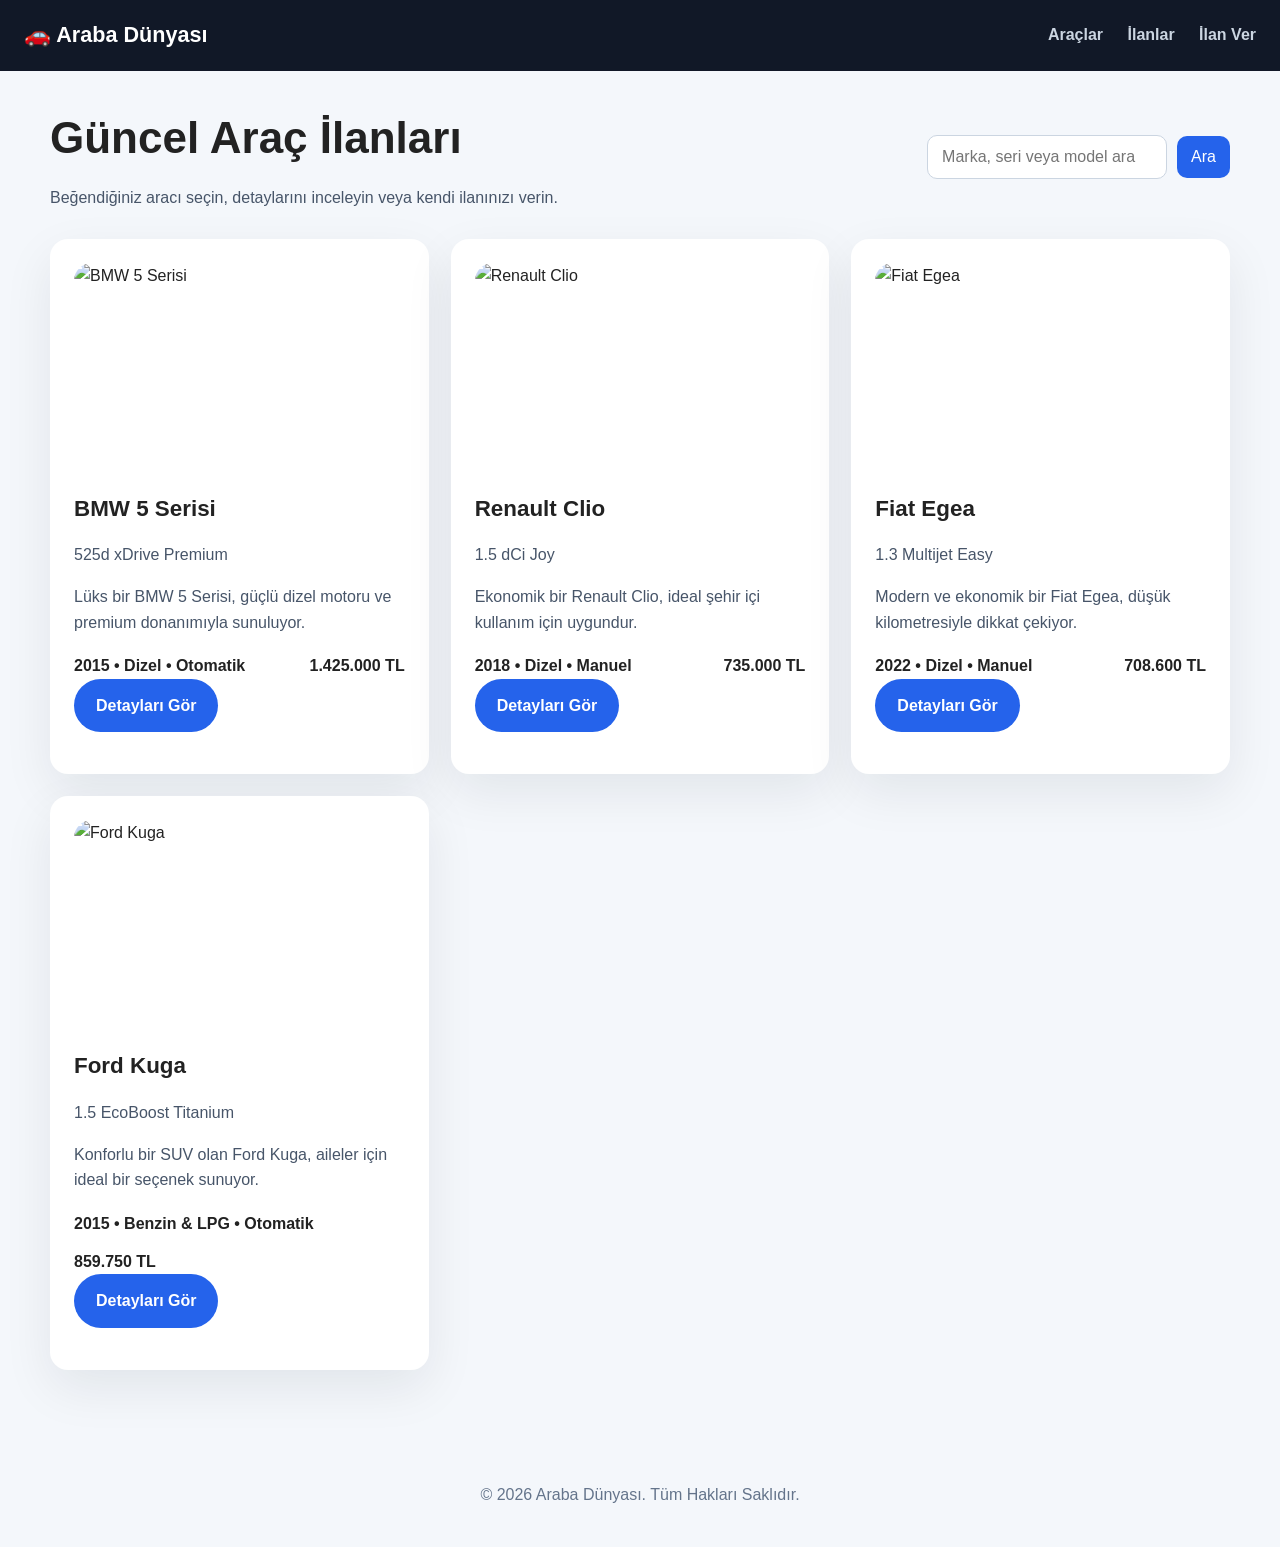
==== docs/index.html @ ad513177 "Temizlenmiş GitHub Pages sitesi" ====
<!DOCTYPE html>
<html lang="tr">
<head>
    <meta charset="UTF-8">
    <meta name="viewport" content="width=device-width, initial-scale=1.0">
    <title>Araba Dünyası - Araç İlanları</title>
    <link rel="stylesheet" href="style.css">
</head>
<body>
    <header class="site-header">
        <div class="brand">
            <a href="index.html">🚗 Araba Dünyası</a>
        </div>
        <nav class="main-nav">
            <a href="index.html">Araçlar</a>
            <a href="ads.html">İlanlar</a>
            <a href="form.html">İlan Ver</a>
        </nav>
    </header>

    <main class="site-main">
        <div class="page-header">
            <div>
                <h1>Güncel Araç İlanları</h1>
                <p>Beğendiğiniz aracı seçin, detaylarını inceleyin veya kendi ilanınızı verin.</p>
            </div>
            <form class="search-form" id="searchForm" action="" method="get">
                <input type="search" id="searchInput" placeholder="Marka, seri veya model ara" aria-label="Ara" />
                <button type="submit">Ara</button>
            </form>
        </div>

        <div id="message" style="display: none;" class="alert info"></div>
        <div class="card-grid" id="carsList"></div>
    </main>

    <footer class="site-footer">
        <p>&copy; 2026 Araba Dünyası. Tüm Hakları Saklıdır.</p>
    </footer>

    <script src="data.js"></script>
    <script>
        const searchForm = document.getElementById('searchForm');
        const searchInput = document.getElementById('searchInput');
        const carsList = document.getElementById('carsList');
        const message = document.getElementById('message');

        function renderCars(carsToShow) {
            carsList.innerHTML = '';
            message.style.display = 'none';

            if (carsToShow.length === 0) {
                message.textContent = `"${searchInput.value}" için herhangi bir araç bulunamadı.`;
                message.style.display = 'block';
                return;
            }

            carsToShow.forEach(car => {
                const card = document.createElement('article');
                card.className = 'car-card';
                card.innerHTML = `
                    <img src="images/${car.images[0]}" alt="${car.brand} ${car.series}" />
                    <div class="card-content">
                        <h2>${car.brand} ${car.series}</h2>
                        <p class="car-model">${car.model}</p>
                        <p class="car-summary">${car.summary}</p>
                        <div class="meta-row">
                            <span>${car.year} • ${car.fuel} • ${car.transmission}</span>
                            <strong>${car.price_text}</strong>
                        </div>
                        <a class="button" href="detail.html?slug=${car.slug}">Detayları Gör</a>
                    </div>
                `;
                carsList.appendChild(card);
            });
        }

        function loadCars() {
            const query = searchInput.value.trim();
            const carsToShow = query ? searchCars(query) : cars;
            renderCars(carsToShow);
        }

        searchForm.addEventListener('submit', (e) => {
            e.preventDefault();
            loadCars();
        });

        searchInput.addEventListener('input', loadCars);

        // İlk yükleme
        loadCars();
    </script>
</body>
</html>
---- docs/style.css ----
* {
    box-sizing: border-box;
}

body {
    margin: 0;
    font-family: "Segoe UI", Tahoma, Geneva, Verdana, sans-serif;
    line-height: 1.6;
    background-color: #f4f7fb;
    color: #222;
}

.site-header {
    display: flex;
    justify-content: space-between;
    align-items: center;
    padding: 18px 24px;
    background: #111827;
    color: #fff;
    position: sticky;
    top: 0;
    z-index: 100;
}

.site-header .brand a {
    color: #fff;
    text-decoration: none;
    font-size: 1.35rem;
    font-weight: 700;
}

.main-nav a {
    color: #cbd5e1;
    text-decoration: none;
    margin-left: 20px;
    font-weight: 600;
}

.main-nav a:hover {
    color: #fff;
}

.site-main {
    width: min(1180px, calc(100% - 40px));
    margin: 32px auto;
    padding-bottom: 40px;
}

.site-footer {
    text-align: center;
    padding: 24px 20px;
    color: #64748b;
}

.page-header {
    display: flex;
    flex-wrap: wrap;
    justify-content: space-between;
    gap: 22px;
    align-items: center;
    margin-bottom: 28px;
}

.page-header h1 {
    margin: 0;
    font-size: clamp(2rem, 4vw, 2.75rem);
}

.page-header p {
    margin: 12px 0 0;
    max-width: 720px;
    color: #475569;
}

.search-form {
    display: flex;
    gap: 10px;
    align-items: center;
}

.search-form input,
.search-form button {
    border: 1px solid #cbd5e1;
    padding: 12px 14px;
    border-radius: 10px;
    font-size: 1rem;
}

.search-form input {
    width: 240px;
    background: #fff;
}

.search-form button {
    background: #2563eb;
    color: white;
    border: none;
    cursor: pointer;
}

.card-grid,
.ads-grid {
    display: grid;
    gap: 22px;
}

.card-grid {
    grid-template-columns: repeat(auto-fit, minmax(280px, 1fr));
}

.car-card,
.ad-card,
.form-card,
.error-page {
    background: #fff;
    border-radius: 18px;
    box-shadow: 0 18px 50px rgba(15, 23, 42, 0.08);
    padding: 24px;
}

.car-card img,
.gallery-item img {
    width: 100%;
    border-radius: 18px;
    object-fit: cover;
    min-height: 210px;
}

.car-card {
    display: grid;
    grid-template-rows: auto 1fr auto;
    gap: 18px;
}

.card-content h2 {
    margin: 0;
    font-size: 1.4rem;
}

.car-model,
.car-summary,
.ad-meta,
.contact,
.hint,
.detail-meta {
    color: #475569;
}

.car-summary {
    margin: 10px 0 0;
}

.meta-row,
.ad-meta {
    display: flex;
    justify-content: space-between;
    gap: 12px;
    flex-wrap: wrap;
    margin-top: 18px;
    font-weight: 600;
}

.button,
.button-secondary {
    display: inline-flex;
    align-items: center;
    justify-content: center;
    gap: 8px;
    padding: 14px 22px;
    border-radius: 999px;
    text-decoration: none;
    font-weight: 700;
    border: none;
    cursor: pointer;
}

.button {
    background: #2563eb;
    color: #fff;
}

.button-secondary {
    background: #f8fafc;
    color: #111827;
    border: 1px solid #cbd5e1;
}

.detail-hero {
    display: grid;
    gap: 24px;
    margin-bottom: 28px;
}

.detail-summary h1,
.detail-summary .badge {
    margin: 0;
}

.detail-summary .badge {
    display: inline-block;
    padding: 10px 16px;
    background: #e0f2fe;
    color: #0369a1;
    font-weight: 700;
    border-radius: 999px;
    margin-bottom: 18px;
}

.detail-meta {
    display: grid;
    grid-template-columns: repeat(auto-fit, minmax(130px, 1fr));
    gap: 12px;
    margin-top: 22px;
}

.detail-grid {
    display: grid;
    gap: 24px;
    grid-template-columns: 1.6fr 1fr;
}

.gallery {
    display: grid;
    gap: 14px;
    grid-template-columns: repeat(2, minmax(0, 1fr));
}

.gallery-item {
    border: none;
    padding: 0;
    background: transparent;
    cursor: pointer;
}

.detail-info table {
    width: 100%;
    border-collapse: collapse;
}

.detail-info th,
.detail-info td {
    padding: 14px 12px;
    border-bottom: 1px solid #e2e8f0;
    text-align: left;
}

.detail-info th {
    width: 40%;
    background: #f8fafc;
}

.form-page {
    display: grid;
    justify-items: center;
}

.form-card {
    max-width: 860px;
}

.field-row {
    display: grid;
    gap: 12px;
    margin-bottom: 18px;
}

.field-row label,
.radio-label {
    font-weight: 700;
    color: #0f172a;
}

.field-row input,
.field-row textarea,
.field-row select {
    width: 100%;
    border: 1px solid #cbd5e1;
    border-radius: 14px;
    padding: 14px;
    font-size: 1rem;
    background: #fff;
}

.radio-group {
    display: flex;
    flex-wrap: wrap;
    gap: 18px;
}

.radio-group label {
    display: flex;
    gap: 10px;
    align-items: center;
    font-weight: 600;
    color: #334155;
}

.grid-2 {
    grid-template-columns: repeat(2, minmax(0, 1fr));
}

.hint {
    margin: 0;
    color: #64748b;
}

.alert {
    padding: 18px 22px;
    border-radius: 16px;
    border: 1px solid transparent;
}

.alert.success {
    background: #dcfce7;
    border-color: #86efac;
    color: #166534;
}

.alert.info {
    background: #e2e8f0;
    color: #0f172a;
}

.ad-card {
    display: grid;
    gap: 18px;
}

.ad-card-header {
    display: flex;
    justify-content: space-between;
    gap: 12px;
    align-items: flex-start;
    flex-wrap: wrap;
}

.price {
    color: #2563eb;
    font-weight: 700;
}

.thumb-row {
    display: grid;
    gap: 10px;
    grid-template-columns: repeat(auto-fit, minmax(100px, 1fr));
}

.thumb-row img {
    width: 100%;
    border-radius: 10px;
    object-fit: cover;
    min-height: 100px;
}

.error-page {
    text-align: center;
    padding: 100px 32px;
}

.error-page h1 {
    font-size: 5rem;
    margin-bottom: 12px;
}

.lightbox {
    display: none;
    position: fixed;
    inset: 0;
    background: rgba(15, 23, 42, 0.8);
    justify-content: center;
    align-items: center;
    z-index: 1000;
}

.lightbox.visible {
    display: flex;
}

.lightbox img {
    max-width: 90%;
    max-height: 90%;
    border-radius: 18px;
}

@media (max-width: 900px) {
    .detail-grid,
    .grid-2,
    .page-header,
    .main-nav {
        grid-template-columns: 1fr;
    }
    .main-nav {
        justify-content: flex-start;
        gap: 12px;
    }
    .detail-grid {
        grid-template-columns: 1fr;
    }
}

@media (max-width: 640px) {
    .site-header {
        flex-direction: column;
        align-items: flex-start;
        gap: 16px;
    }
    .search-form input {
        width: 100%;
    }
}
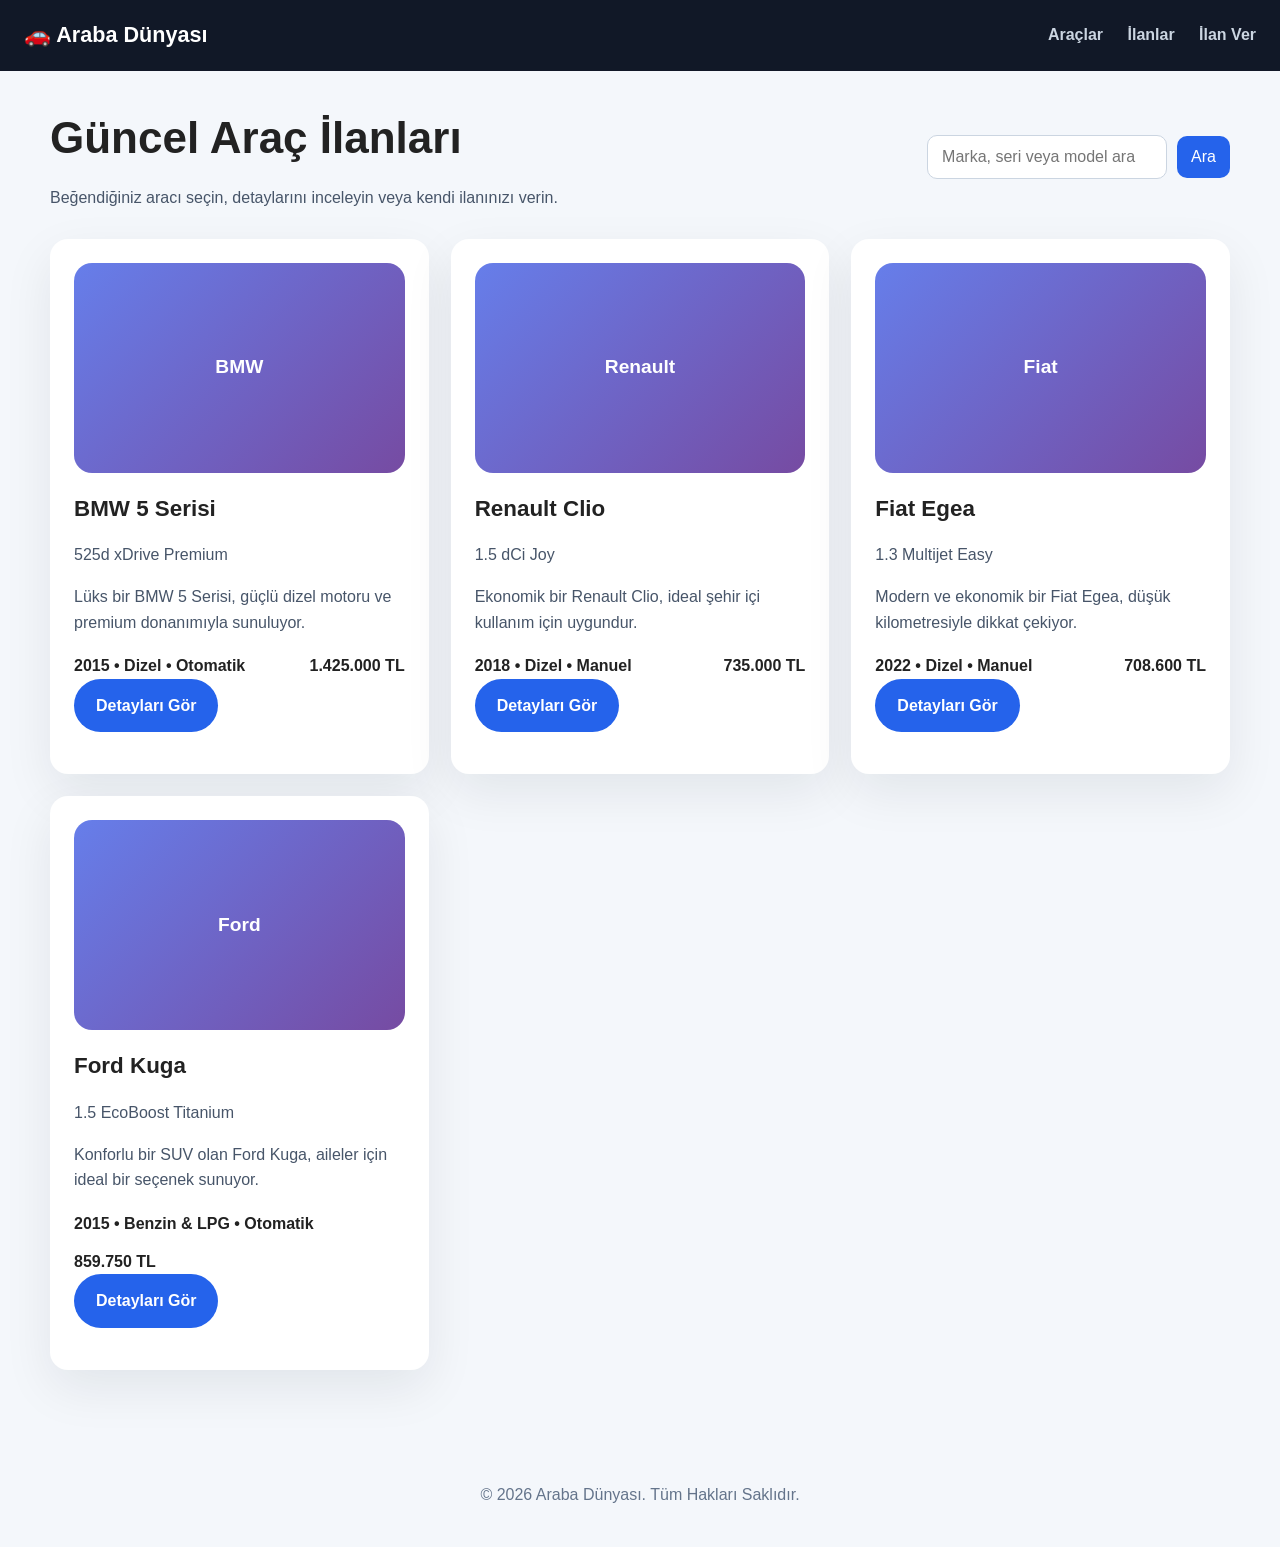
==== commit df4ea1aa: "Placeholder görseller eklendi - resim eksik sorunu çözüldü" ====
--- a/docs/index.html
+++ b/docs/index.html
@@ -59,7 +59,9 @@
                 const card = document.createElement('article');
                 card.className = 'car-card';
                 card.innerHTML = `
-                    <img src="images/${car.images[0]}" alt="${car.brand} ${car.series}" />
+                    <div class="car-image-placeholder">
+                        <span>${car.brand}</span>
+                    </div>
                     <div class="card-content">
                         <h2>${car.brand} ${car.series}</h2>
                         <p class="car-model">${car.model}</p>
--- a/docs/style.css
+++ b/docs/style.css
@@ -124,6 +124,32 @@
     border-radius: 18px;
     object-fit: cover;
     min-height: 210px;
+}
+
+.car-image-placeholder {
+    width: 100%;
+    border-radius: 18px;
+    background: linear-gradient(135deg, #667eea 0%, #764ba2 100%);
+    min-height: 210px;
+    display: flex;
+    align-items: center;
+    justify-content: center;
+    color: white;
+    font-size: 1.2rem;
+    font-weight: bold;
+    text-align: center;
+}
+
+.gallery-placeholder {
+    width: 100%;
+    border-radius: 18px;
+    background: linear-gradient(135deg, #667eea 0%, #764ba2 100%);
+    min-height: 180px;
+    display: flex;
+    align-items: center;
+    justify-content: center;
+    color: white;
+    font-weight: bold;
 }
 
 .car-card {
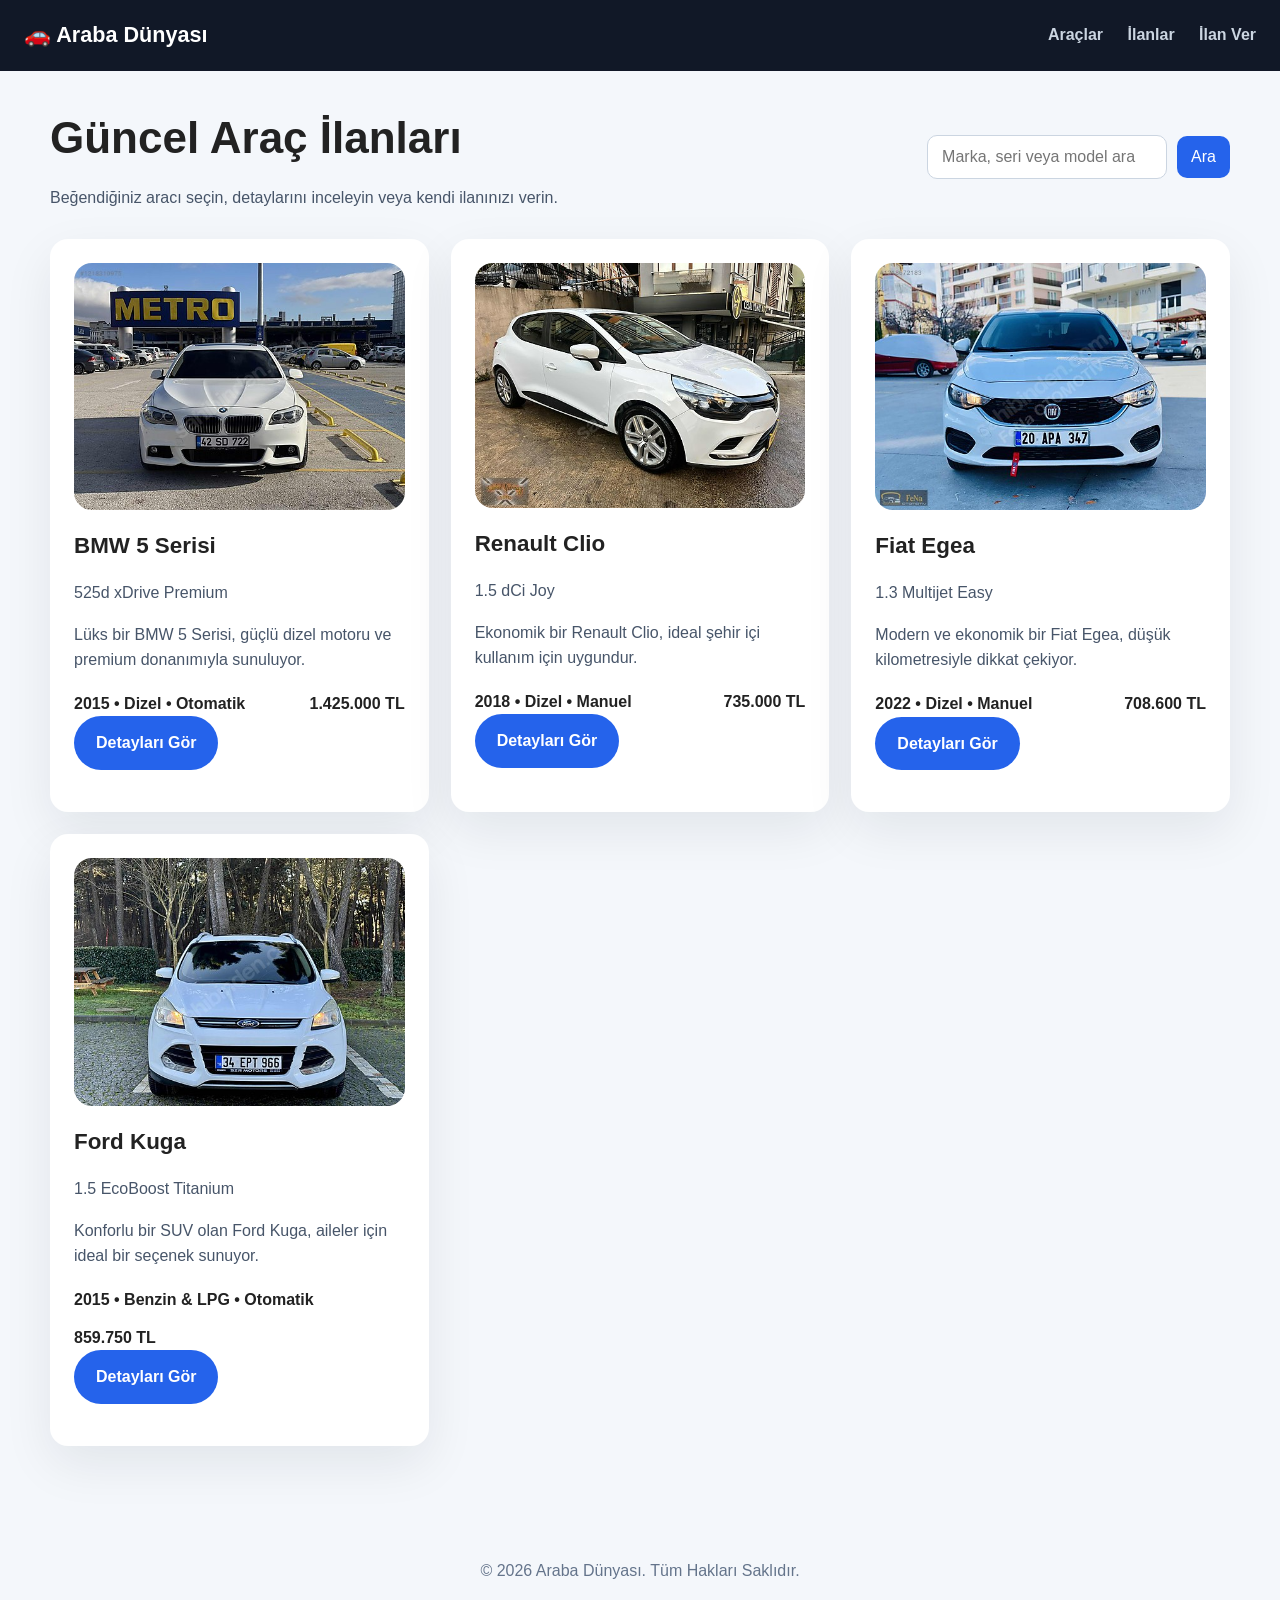
==== commit 58ec632a: "GitHub Pages sitesi: Araç ilanları, detay sayfası, form ve görseller" ====
--- a/docs/index.html
+++ b/docs/index.html
@@ -59,9 +59,7 @@
                 const card = document.createElement('article');
                 card.className = 'car-card';
                 card.innerHTML = `
-                    <div class="car-image-placeholder">
-                        <span>${car.brand}</span>
-                    </div>
+                    <img src="images/${car.images[0]}" alt="${car.brand} ${car.series}" />
                     <div class="card-content">
                         <h2>${car.brand} ${car.series}</h2>
                         <p class="car-model">${car.model}</p>
--- a/docs/style.css
+++ b/docs/style.css
@@ -124,32 +124,6 @@
     border-radius: 18px;
     object-fit: cover;
     min-height: 210px;
-}
-
-.car-image-placeholder {
-    width: 100%;
-    border-radius: 18px;
-    background: linear-gradient(135deg, #667eea 0%, #764ba2 100%);
-    min-height: 210px;
-    display: flex;
-    align-items: center;
-    justify-content: center;
-    color: white;
-    font-size: 1.2rem;
-    font-weight: bold;
-    text-align: center;
-}
-
-.gallery-placeholder {
-    width: 100%;
-    border-radius: 18px;
-    background: linear-gradient(135deg, #667eea 0%, #764ba2 100%);
-    min-height: 180px;
-    display: flex;
-    align-items: center;
-    justify-content: center;
-    color: white;
-    font-weight: bold;
 }
 
 .car-card {
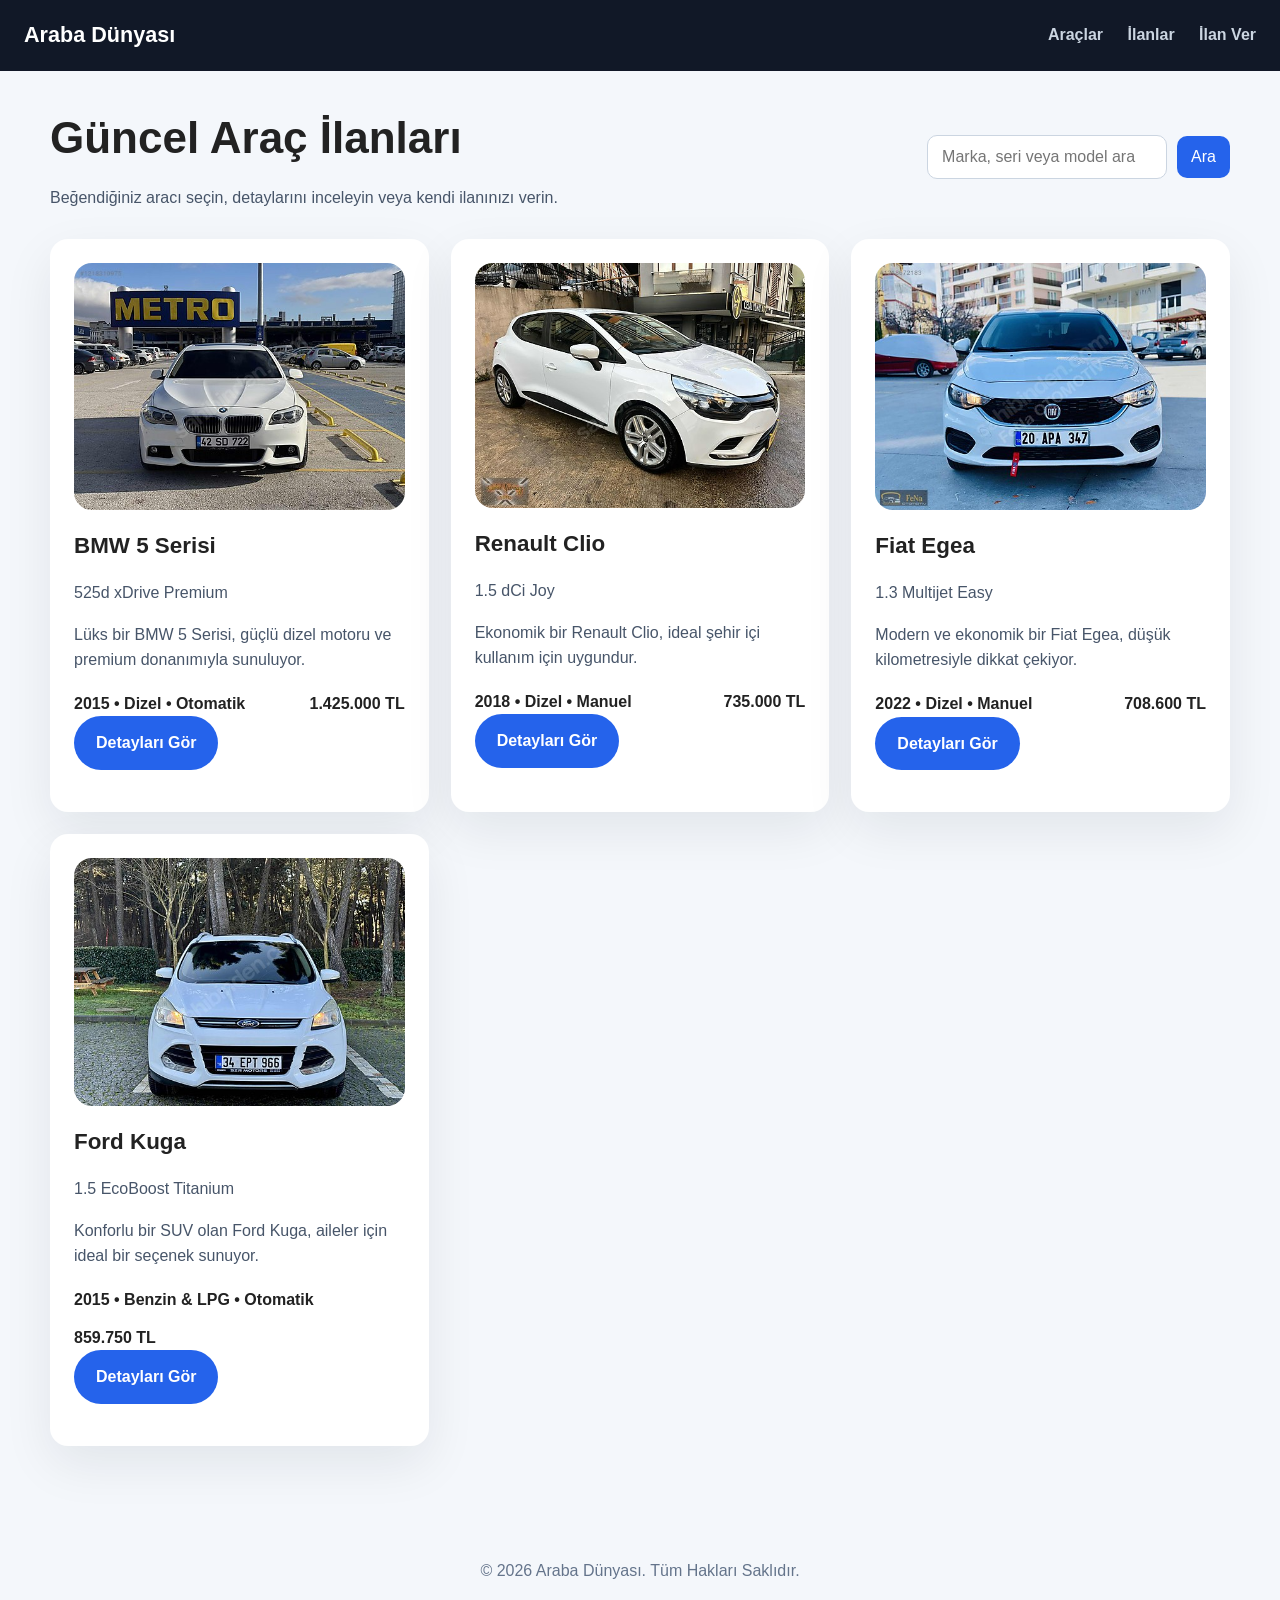
==== commit 4ca242e3: "İlan ekleme ve silme Supabase tablosuna bağlandı" ====
--- a/docs/index.html
+++ b/docs/index.html
@@ -9,7 +9,7 @@
 <body>
     <header class="site-header">
         <div class="brand">
-            <a href="index.html">🚗 Araba Dünyası</a>
+            <a href="index.html">Araba Dünyası</a>
         </div>
         <nav class="main-nav">
             <a href="index.html">Araçlar</a>
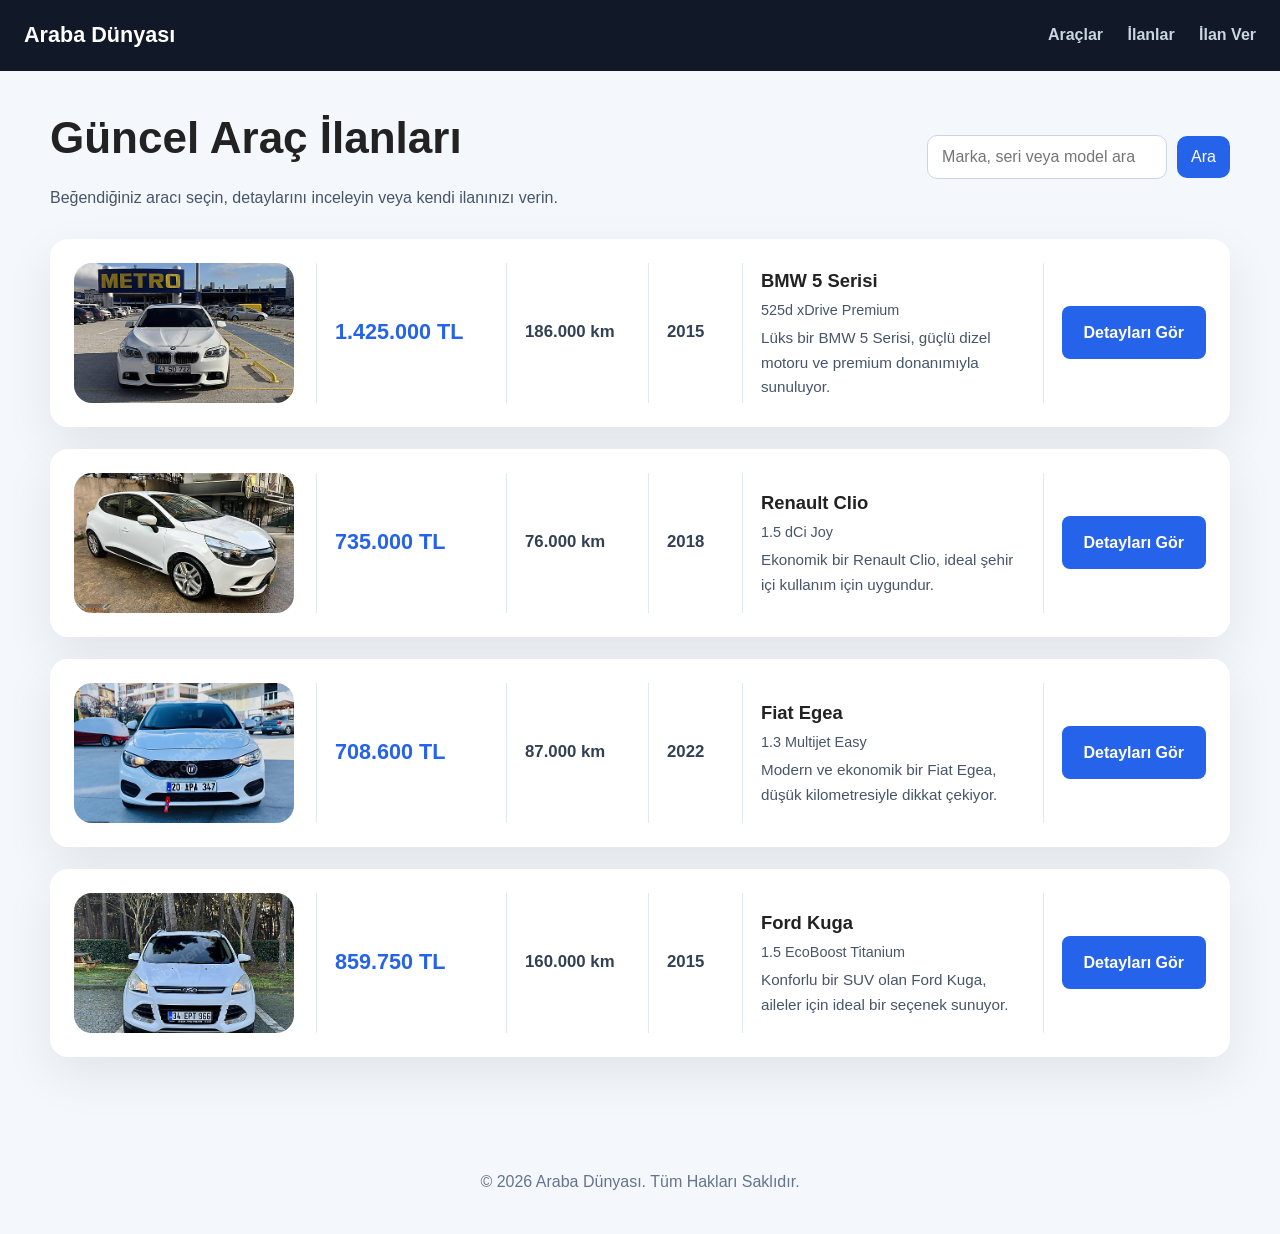
==== commit 12eff7b6: "Kart düzeni ve detay galerisi güncellendi, stil ve script dosyaları klasörlere ayrıldı" ====
--- a/docs/index.html
+++ b/docs/index.html
@@ -4,7 +4,7 @@
     <meta charset="UTF-8">
     <meta name="viewport" content="width=device-width, initial-scale=1.0">
     <title>Araba Dünyası - Araç İlanları</title>
-    <link rel="stylesheet" href="style.css">
+    <link rel="stylesheet" href="css/style.css">
 </head>
 <body>
     <header class="site-header">
@@ -38,58 +38,7 @@
         <p>&copy; 2026 Araba Dünyası. Tüm Hakları Saklıdır.</p>
     </footer>
 
-    <script src="data.js"></script>
-    <script>
-        const searchForm = document.getElementById('searchForm');
-        const searchInput = document.getElementById('searchInput');
-        const carsList = document.getElementById('carsList');
-        const message = document.getElementById('message');
-
-        function renderCars(carsToShow) {
-            carsList.innerHTML = '';
-            message.style.display = 'none';
-
-            if (carsToShow.length === 0) {
-                message.textContent = `"${searchInput.value}" için herhangi bir araç bulunamadı.`;
-                message.style.display = 'block';
-                return;
-            }
-
-            carsToShow.forEach(car => {
-                const card = document.createElement('article');
-                card.className = 'car-card';
-                card.innerHTML = `
-                    <img src="images/${car.images[0]}" alt="${car.brand} ${car.series}" />
-                    <div class="card-content">
-                        <h2>${car.brand} ${car.series}</h2>
-                        <p class="car-model">${car.model}</p>
-                        <p class="car-summary">${car.summary}</p>
-                        <div class="meta-row">
-                            <span>${car.year} • ${car.fuel} • ${car.transmission}</span>
-                            <strong>${car.price_text}</strong>
-                        </div>
-                        <a class="button" href="detail.html?slug=${car.slug}">Detayları Gör</a>
-                    </div>
-                `;
-                carsList.appendChild(card);
-            });
-        }
-
-        function loadCars() {
-            const query = searchInput.value.trim();
-            const carsToShow = query ? searchCars(query) : cars;
-            renderCars(carsToShow);
-        }
-
-        searchForm.addEventListener('submit', (e) => {
-            e.preventDefault();
-            loadCars();
-        });
-
-        searchInput.addEventListener('input', loadCars);
-
-        // İlk yükleme
-        loadCars();
-    </script>
+    <script src="js/data.js"></script>
+    <script src="js/listings.js"></script>
 </body>
 </html>
--- a/docs/css/style.css
+++ b/docs/css/style.css
@@ -0,0 +1,540 @@
+* {
+    box-sizing: border-box;
+}
+
+body {
+    margin: 0;
+    font-family: "Segoe UI", Tahoma, Geneva, Verdana, sans-serif;
+    line-height: 1.6;
+    background-color: #f4f7fb;
+    color: #222;
+}
+
+.site-header {
+    display: flex;
+    justify-content: space-between;
+    align-items: center;
+    padding: 18px 24px;
+    background: #111827;
+    color: #fff;
+    position: sticky;
+    top: 0;
+    z-index: 100;
+}
+
+.site-header .brand a {
+    color: #fff;
+    text-decoration: none;
+    font-size: 1.35rem;
+    font-weight: 700;
+}
+
+.main-nav a {
+    color: #cbd5e1;
+    text-decoration: none;
+    margin-left: 20px;
+    font-weight: 600;
+}
+
+.main-nav a:hover {
+    color: #fff;
+}
+
+.site-main {
+    width: min(1180px, calc(100% - 40px));
+    margin: 32px auto;
+    padding-bottom: 40px;
+}
+
+.site-footer {
+    text-align: center;
+    padding: 24px 20px;
+    color: #64748b;
+}
+
+.page-header {
+    display: flex;
+    flex-wrap: wrap;
+    justify-content: space-between;
+    gap: 22px;
+    align-items: center;
+    margin-bottom: 28px;
+}
+
+.page-header h1 {
+    margin: 0;
+    font-size: clamp(2rem, 4vw, 2.75rem);
+}
+
+.page-header p {
+    margin: 12px 0 0;
+    max-width: 720px;
+    color: #475569;
+}
+
+.search-form {
+    display: flex;
+    gap: 10px;
+    align-items: center;
+}
+
+.search-form input,
+.search-form button {
+    border: 1px solid #cbd5e1;
+    padding: 12px 14px;
+    border-radius: 10px;
+    font-size: 1rem;
+}
+
+.search-form input {
+    width: 240px;
+    background: #fff;
+}
+
+.search-form button {
+    background: #2563eb;
+    color: white;
+    border: none;
+    cursor: pointer;
+}
+
+.card-grid,
+.ads-grid {
+    display: grid;
+    gap: 22px;
+}
+
+.card-grid {
+    grid-template-columns: 1fr;
+}
+
+.car-card,
+.ad-card,
+.form-card,
+.error-page {
+    background: #fff;
+    border-radius: 18px;
+    box-shadow: 0 18px 50px rgba(15, 23, 42, 0.08);
+    padding: 24px;
+}
+
+.car-card img {
+    width: 100%;
+    border-radius: 18px;
+    object-fit: cover;
+    min-height: 210px;
+}
+
+.car-card {
+    display: grid;
+    grid-template-columns: 220px 168px 120px 72px minmax(0, 1fr) auto;
+    align-items: stretch;
+    gap: 0 22px;
+}
+
+.car-card img {
+    width: 220px;
+    height: 140px;
+    min-height: 0;
+    align-self: center;
+}
+
+.car-price,
+.car-km,
+.car-year,
+.card-content,
+.car-action {
+    border-left: 1px solid #e2e8f0;
+    padding-left: 18px;
+    display: flex;
+    align-items: center;
+    align-self: stretch;
+}
+
+.car-action .button {
+    border-radius: 8px;
+    height: auto;
+}
+
+.car-price {
+    color: #2563eb;
+    font-size: 1.35rem;
+    font-weight: 700;
+    white-space: nowrap;
+}
+
+.car-km,
+.car-year {
+    font-size: 1.05rem;
+    font-weight: 600;
+    color: #334155;
+    white-space: nowrap;
+}
+
+.card-content {
+    flex-direction: column;
+    align-items: flex-start;
+    justify-content: center;
+    gap: 4px;
+}
+
+.card-content h2 {
+    margin: 0;
+    font-size: 1.15rem;
+}
+
+.car-model,
+.car-summary,
+.ad-meta,
+.contact,
+.hint,
+.detail-meta {
+    color: #475569;
+}
+
+.car-model {
+    margin: 0;
+    font-size: 0.9rem;
+}
+
+.car-summary {
+    margin: 0;
+    font-size: 0.95rem;
+}
+
+.meta-row,
+.ad-meta {
+    display: flex;
+    justify-content: space-between;
+    gap: 12px;
+    flex-wrap: wrap;
+    margin-top: 18px;
+    font-weight: 600;
+}
+
+.button,
+.button-secondary {
+    display: inline-flex;
+    align-items: center;
+    justify-content: center;
+    gap: 8px;
+    padding: 14px 22px;
+    border-radius: 999px;
+    text-decoration: none;
+    font-weight: 700;
+    border: none;
+    cursor: pointer;
+}
+
+.button {
+    background: #2563eb;
+    color: #fff;
+}
+
+.button-secondary {
+    background: #f8fafc;
+    color: #111827;
+    border: 1px solid #cbd5e1;
+}
+
+.detail-hero {
+    display: grid;
+    gap: 24px;
+    margin-bottom: 28px;
+}
+
+.detail-summary h1,
+.detail-summary .badge {
+    margin: 0;
+}
+
+.detail-summary .badge {
+    display: inline-block;
+    padding: 10px 16px;
+    background: #e0f2fe;
+    color: #0369a1;
+    font-weight: 700;
+    border-radius: 999px;
+    margin-bottom: 18px;
+}
+
+.detail-meta {
+    display: grid;
+    grid-template-columns: repeat(auto-fit, minmax(130px, 1fr));
+    gap: 12px;
+    margin-top: 22px;
+}
+
+.detail-grid {
+    display: grid;
+    gap: 24px;
+    grid-template-columns: 1.6fr 1fr;
+}
+
+.gallery {
+    display: grid;
+    gap: 14px;
+    grid-template-columns: repeat(2, minmax(0, 1fr));
+}
+
+.gallery-item {
+    display: block;
+    width: 100%;
+    aspect-ratio: 4 / 3;
+    overflow: hidden;
+    border: none;
+    padding: 0;
+    background: transparent;
+    cursor: pointer;
+    border-radius: 18px;
+}
+
+.gallery-item img {
+    width: 100%;
+    height: 100%;
+    object-fit: cover;
+    border-radius: 18px;
+    display: block;
+}
+
+.detail-info table {
+    width: 100%;
+    border-collapse: collapse;
+}
+
+.detail-info th,
+.detail-info td {
+    padding: 14px 12px;
+    border-bottom: 1px solid #e2e8f0;
+    text-align: left;
+}
+
+.detail-info th {
+    width: 40%;
+    background: #f8fafc;
+}
+
+.form-page {
+    display: grid;
+    justify-items: center;
+}
+
+.form-card {
+    max-width: 860px;
+}
+
+.field-row {
+    display: grid;
+    gap: 12px;
+    margin-bottom: 18px;
+}
+
+.field-row label,
+.radio-label {
+    font-weight: 700;
+    color: #0f172a;
+}
+
+.field-row input,
+.field-row textarea,
+.field-row select {
+    width: 100%;
+    border: 1px solid #cbd5e1;
+    border-radius: 14px;
+    padding: 14px;
+    font-size: 1rem;
+    background: #fff;
+}
+
+.radio-group {
+    display: flex;
+    flex-wrap: wrap;
+    gap: 18px;
+}
+
+.radio-group label {
+    display: flex;
+    gap: 10px;
+    align-items: center;
+    font-weight: 600;
+    color: #334155;
+}
+
+.grid-2 {
+    grid-template-columns: repeat(2, minmax(0, 1fr));
+}
+
+.hint {
+    margin: 0;
+    color: #64748b;
+}
+
+.alert {
+    padding: 18px 22px;
+    border-radius: 16px;
+    border: 1px solid transparent;
+}
+
+.alert.success {
+    background: #dcfce7;
+    border-color: #86efac;
+    color: #166534;
+}
+
+.alert.info {
+    background: #e2e8f0;
+    color: #0f172a;
+}
+
+.ad-card {
+    display: grid;
+    gap: 18px;
+}
+
+.ad-card-header {
+    display: flex;
+    justify-content: space-between;
+    gap: 12px;
+    align-items: flex-start;
+    flex-wrap: wrap;
+}
+
+.price {
+    color: #2563eb;
+    font-weight: 700;
+}
+
+.thumb-row {
+    display: grid;
+    gap: 10px;
+    grid-template-columns: repeat(auto-fit, minmax(100px, 1fr));
+}
+
+.thumb-row img {
+    width: 100%;
+    border-radius: 10px;
+    object-fit: cover;
+    min-height: 100px;
+}
+
+.error-page {
+    text-align: center;
+    padding: 100px 32px;
+}
+
+.error-page h1 {
+    font-size: 5rem;
+    margin-bottom: 12px;
+}
+
+.lightbox {
+    display: none;
+    position: fixed;
+    inset: 0;
+    background: rgba(15, 23, 42, 0.92);
+    z-index: 1000;
+}
+
+.lightbox.visible {
+    display: flex;
+    align-items: center;
+    justify-content: center;
+}
+
+.lightbox-close {
+    position: absolute;
+    top: 18px;
+    right: 18px;
+    z-index: 2;
+    width: 44px;
+    height: 44px;
+    border: none;
+    border-radius: 8px;
+    background: #fff;
+    color: #0f172a;
+    font-size: 1.1rem;
+    font-weight: 700;
+    cursor: pointer;
+}
+
+.lightbox-nav {
+    position: absolute;
+    top: 50%;
+    z-index: 2;
+    transform: translateY(-50%);
+    width: 48px;
+    height: 64px;
+    border: none;
+    border-radius: 8px;
+    background: #fff;
+    color: #0f172a;
+    font-size: 2rem;
+    line-height: 1;
+    cursor: pointer;
+}
+
+.lightbox-prev {
+    left: 18px;
+}
+
+.lightbox-next {
+    right: 18px;
+}
+
+.lightbox-nav:disabled {
+    opacity: 0.35;
+    cursor: default;
+}
+
+.lightbox img {
+    max-width: calc(100% - 160px);
+    max-height: calc(100% - 96px);
+    object-fit: contain;
+    border-radius: 12px;
+}
+
+@media (max-width: 900px) {
+    .detail-grid,
+    .grid-2,
+    .page-header,
+    .main-nav {
+        grid-template-columns: 1fr;
+    }
+    .main-nav {
+        justify-content: flex-start;
+        gap: 12px;
+    }
+    .detail-grid {
+        grid-template-columns: 1fr;
+    }
+}
+
+@media (max-width: 640px) {
+    .site-header {
+        flex-direction: column;
+        align-items: flex-start;
+        gap: 16px;
+    }
+    .search-form input {
+        width: 100%;
+    }
+    .car-card {
+        grid-template-columns: 1fr;
+        gap: 16px;
+    }
+    .car-card img {
+        width: 100%;
+        height: 180px;
+    }
+    .car-price,
+    .car-km,
+    .car-year,
+    .card-content,
+    .car-action {
+        border-left: none;
+        padding-left: 0;
+    }
+    .car-action .button {
+        width: 100%;
+    }
+}
